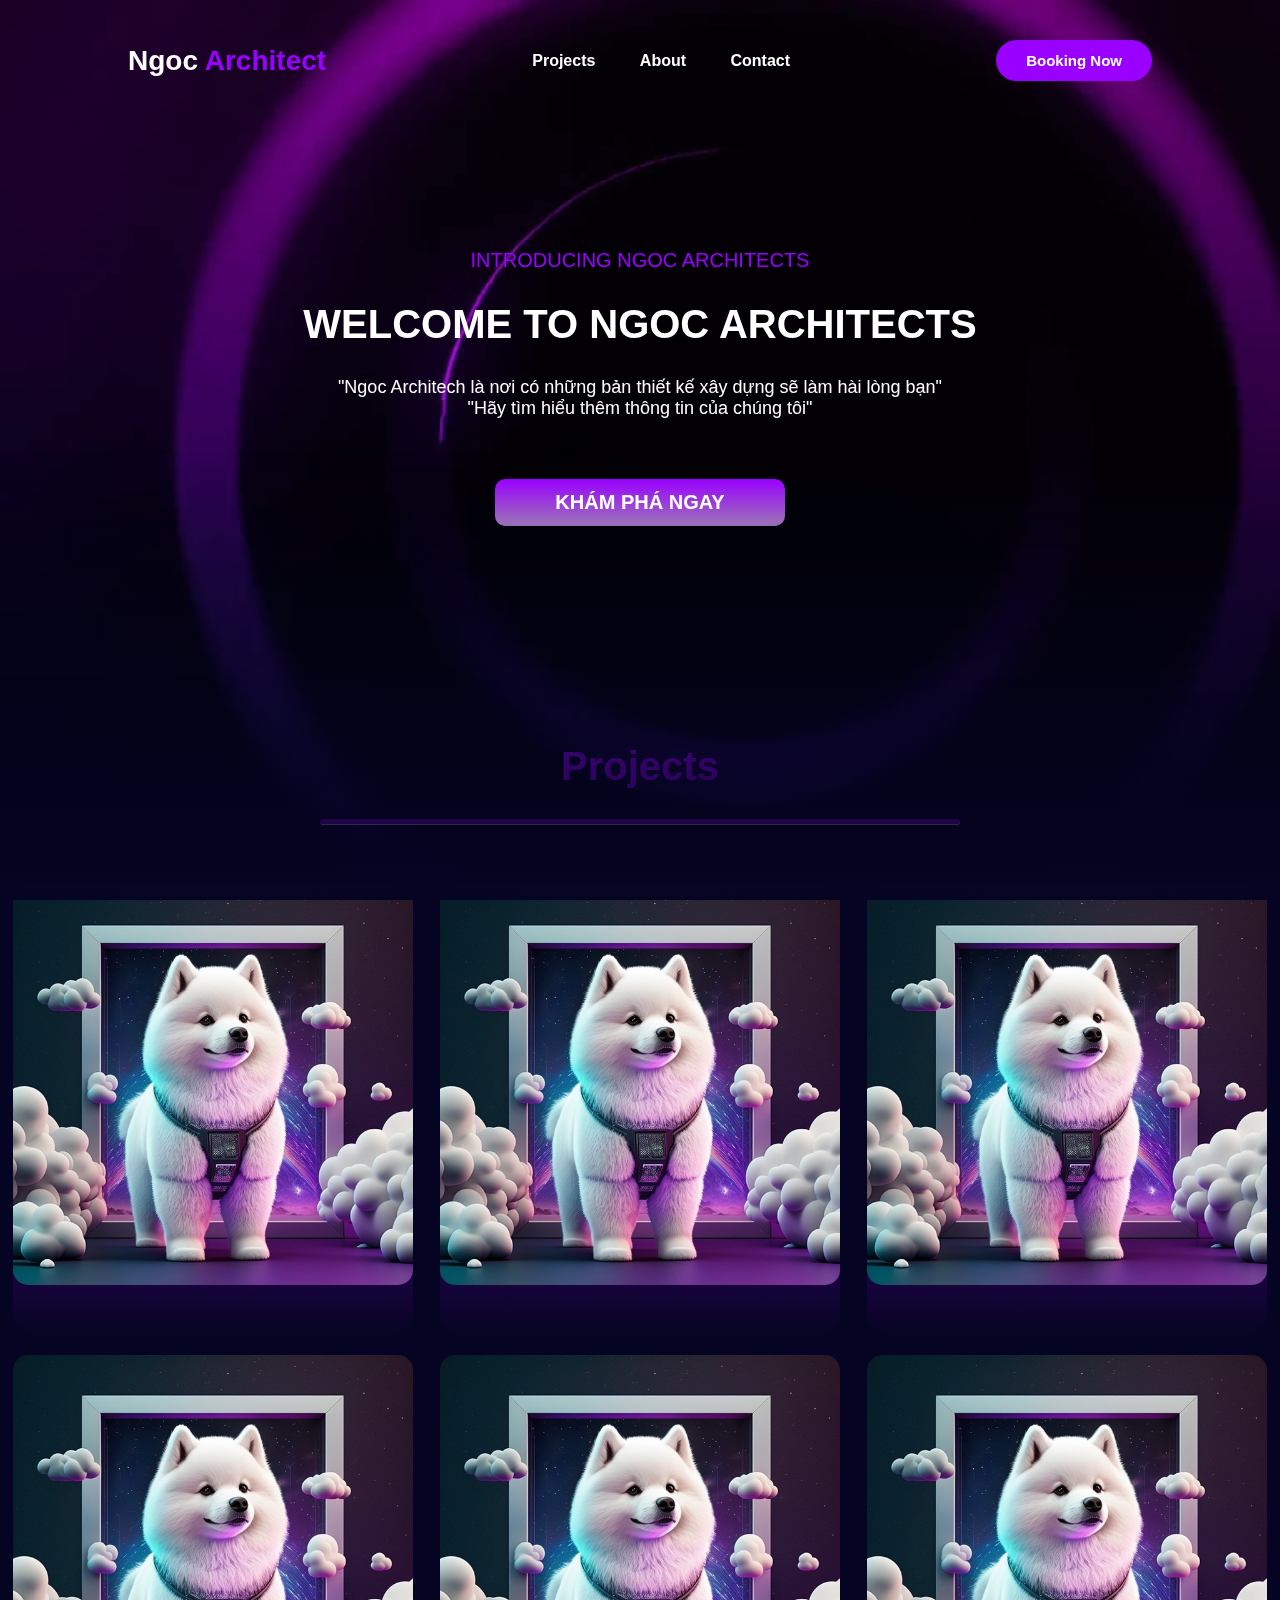
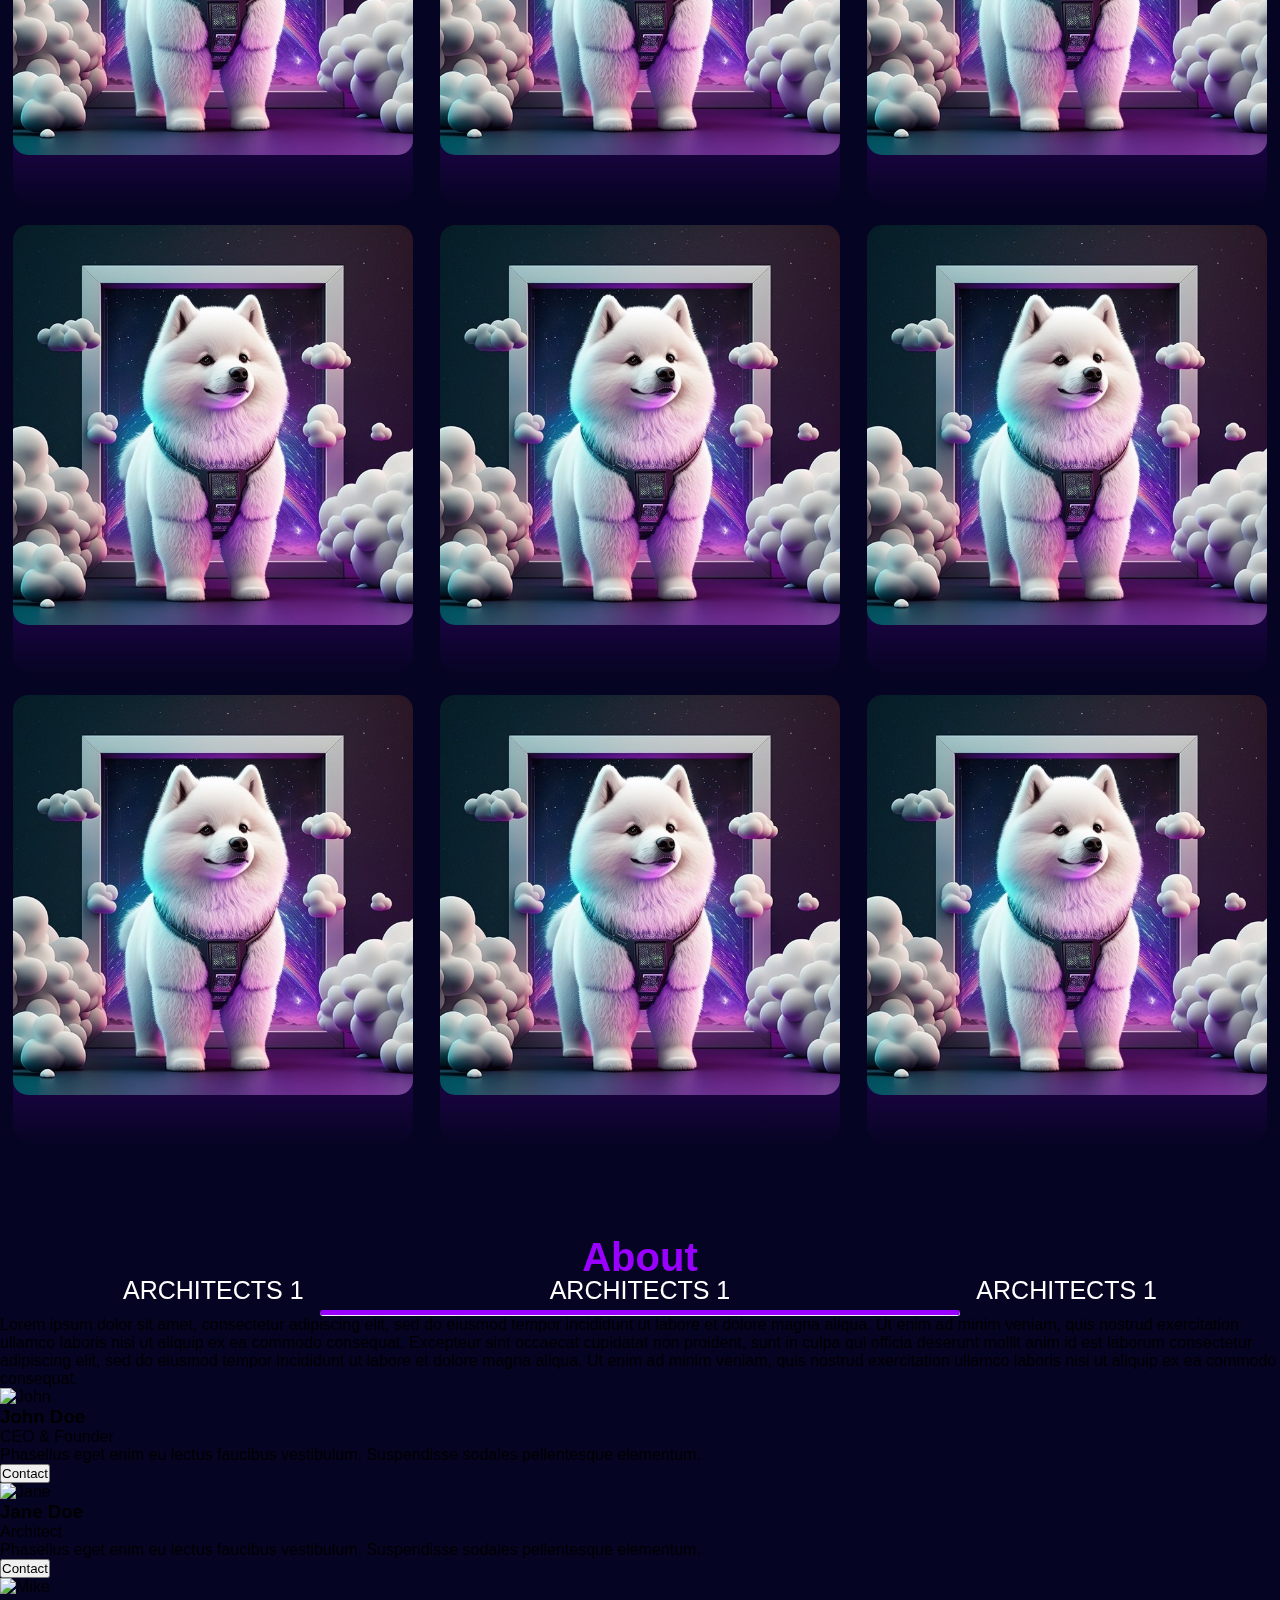
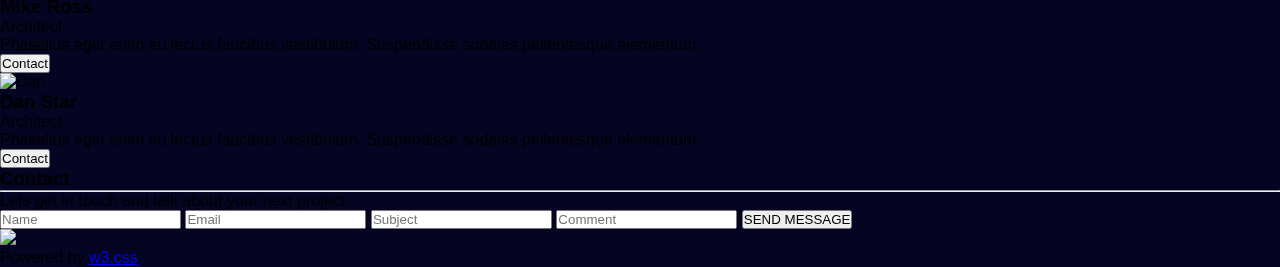
==== ngoc-architect-backup/index.html @ 22ebe93a "h" ====
<!DOCTYPE html>
<html>
  <head>
    <title>NGOC ARCHITECTS</title>
    <meta charset="UTF-8" />
    <meta name="viewport" content="width=device-width, initial-scale=1" />
    <!-- <link rel="stylesheet" href="https://www.w3schools.com/w3css/4/w3.css" /> -->
    <link rel="stylesheet" href="./css/styles.css">
  </head>
  <body>
    <div id="root">
        <!-- <noscipt>You need to enable JavaScript to run this app.</noscipt> -->
        <div id="app">
            <section class="section-top">
                <!-- Navbar (sit on top) -->
                <div class="header">
                    <nav>
                        <h2 class="logo">Ngoc <span>Architect</span></span></h2>
                        <ul class="header-middle">
                            <li><a href="#projects">Projects</a></li>
                            <li><a href="#about">About</a></li>
                            <li><a href="#contact">Contact</a></li>
                        </ul>
                        <button type="button">Booking Now</button>
                    </nav>
                </div>
                <div class="section-top-video">
                    <video autoplay loop muted plays-inline class="back-video">
                        <source src="./media/video/video-background.mp4" type="video/mp4">
                    </video>
                </div>
                <div class="section-top-wrapper">
                    <div class="container">
                        <div class="intro">
                            <div class="intro-left">
                                <span class="text-income">
                                    INTRODUCING NGOC ARCHITECTS
                                </span>
                                <h4 class="intro-title">
                                    WELCOME TO NGOC ARCHITECTS
                                </h4>
                                <p>
                                    "Ngoc Architech là nơi có những bản thiết kế xây dựng sẽ làm hài lòng bạn"
                                    <br>
                                    "Hãy tìm hiểu thêm thông tin của chúng tôi"
                                </p>
                                <button href="#" type="button">KHÁM PHÁ NGAY</button>
                            </div>
                            <div class="intro-right"></div>
                        </div>
                    </div>
                </div>

            </section>
            <!-- Page content -->
            <div class="content">
                <!-- Projects Section -->
                <h3 class="projects">
                    Projects
                </h3>
                <hr class="hr-line">
                <div class="projects-flex-container">
                    <div class="flex-box">
                        <img class="image" src="./media/image/content.jpg">
                        <div class="image-status"> ARCHITECTS 1</div>
                    </div>
                    <div class="flex-box">
                        <img class="image" src="./media/image/content.jpg">
                        <div class="image-status"> ARCHITECTS 1</div>
                    </div>
                    <div class="flex-box">
                        <img class="image" src="./media/image/content.jpg">
                        <div class="image-status"> ARCHITECTS 1</div>
                    </div>
                    <div class="flex-box">
                        <img class="image" src="./media/image/content.jpg">
                        <div class="image-status"> ARCHITECTS 1</div>
                    </div>
                    <div class="flex-box">
                        <img class="image" src="./media/image/content.jpg">
                        <div class="image-status"> ARCHITECTS 1</div>
                    </div>
                    <div class="flex-box">
                        <img class="image" src="./media/image/content.jpg">
                        <div class="image-status"> ARCHITECTS 1</div>
                    </div>                    <div class="flex-box">
                        <img class="image" src="./media/image/content.jpg">
                        <div class="image-status"> ARCHITECTS 1</div>
                    </div>
                    <div class="flex-box">
                        <img class="image" src="./media/image/content.jpg">
                        <div class="image-status"> ARCHITECTS 1</div>
                    </div>
                    <div class="flex-box">
                        <img class="image" src="./media/image/content.jpg">
                        <div class="image-status"> ARCHITECTS 1</div>
                    </div>                    <div class="flex-box">
                        <img class="image" src="./media/image/content.jpg">
                        <div class="image-status"> ARCHITECTS 1</div>
                    </div>
                    <div class="flex-box">
                        <img class="image" src="./media/image/content.jpg">
                        <div class="image-status"> ARCHITECTS 1</div>
                    </div>
                    <div class="flex-box">
                        <img class="image" src="./media/image/content.jpg">
                        <div class="image-status"> ARCHITECTS 1</div>
                    </div>


                </div>









                
                <!-- About Section -->
                <h3 class="about title">
                    About
                </h3>
                <hr class="hr-line">

                <p>
                    Lorem ipsum dolor sit amet, consectetur adipiscing elit, sed do
                    eiusmod tempor incididunt ut labore et dolore magna aliqua. Ut enim ad
                    minim veniam, quis nostrud exercitation ullamco laboris nisi ut
                    aliquip ex ea commodo consequat. Excepteur sint occaecat cupidatat non
                    proident, sunt in culpa qui officia deserunt mollit anim id est
                    laborum consectetur adipiscing elit, sed do eiusmod tempor incididunt
                    ut labore et dolore magna aliqua. Ut enim ad minim veniam, quis
                    nostrud exercitation ullamco laboris nisi ut aliquip ex ea commodo
                    consequat.
                </p>
                </div>
        
                <div class="w3-row-padding w3-grayscale">
                <div class="w3-col l3 m6 w3-margin-bottom">
                    <img
                    src="https://www.w3schools.com/w3images/team2.jpg"
                    alt="John"
                    style="width: 100%;"
                    />
                    <h3>John Doe</h3>
                    <p class="w3-opacity">CEO & Founder</p>
                    <p>
                    Phasellus eget enim eu lectus faucibus vestibulum. Suspendisse
                    sodales pellentesque elementum.
                    </p>
                    <p>
                    <button class="w3-button w3-light-grey w3-block">Contact</button>
                    </p>
                </div>
                <div class="w3-col l3 m6 w3-margin-bottom">
                    <img
                    src="https://www.w3schools.com/w3images/team1.jpg"
                    alt="Jane"
                    style="width: 100%;"
                    />
                    <h3>Jane Doe</h3>
                    <p class="w3-opacity">Architect</p>
                    <p>
                    Phasellus eget enim eu lectus faucibus vestibulum. Suspendisse
                    sodales pellentesque elementum.
                    </p>
                    <p>
                    <button class="w3-button w3-light-grey w3-block">Contact</button>
                    </p>
                </div>
                <div class="w3-col l3 m6 w3-margin-bottom">
                    <img
                    src="https://www.w3schools.com/w3images/team3.jpg"
                    alt="Mike"
                    style="width: 100%;"
                    />
                    <h3>Mike Ross</h3>
                    <p class="w3-opacity">Architect</p>
                    <p>
                    Phasellus eget enim eu lectus faucibus vestibulum. Suspendisse
                    sodales pellentesque elementum.
                    </p>
                    <p>
                    <button class="w3-button w3-light-grey w3-block">Contact</button>
                    </p>
                </div>
                <div class="w3-col l3 m6 w3-margin-bottom">
                    <img
                    src="https://www.w3schools.com/w3images/team4.jpg"
                    alt="Dan"
                    style="width: 100%;"
                    />
                    <h3>Dan Star</h3>
                    <p class="w3-opacity">Architect</p>
                    <p>
                    Phasellus eget enim eu lectus faucibus vestibulum. Suspendisse
                    sodales pellentesque elementum.
                    </p>
                    <p>
                    <button class="w3-button w3-light-grey w3-block">Contact</button>
                    </p>
                </div>
                </div>
        
                <!-- Contact Section -->
                <h3 class="contect title">
                    Contact
                </h3>
                <hr class="hr-line">

                <p>Lets get in touch and talk about your next project.</p>
                <form action="/action_page.php" target="_blank">
                    <input
                    class="w3-input w3-border"
                    type="text"
                    placeholder="Name"
                    required
                    name="Name"
                    />
                    <input
                    class="w3-input w3-section w3-border"
                    type="text"
                    placeholder="Email"
                    required
                    name="Email"
                    />
                    <input
                    class="w3-input w3-section w3-border"
                    type="text"
                    placeholder="Subject"
                    required
                    name="Subject"
                    />
                    <input
                    class="w3-input w3-section w3-border"
                    type="text"
                    placeholder="Comment"
                    required
                    name="Comment"
                    />
                    <button class="w3-button w3-black w3-section" type="submit">
                    <i class="fa fa-paper-plane"></i> SEND MESSAGE
                    </button>
                </form>
                </div>
        
                <!-- Image of location/map -->
                <div class="w3-container">
                <img
                    src="https://www.w3schools.com/w3images/map.jpg"
                    class="w3-image"
                    style="width: 100%;"
                />
                </div>
        
                <!-- End page content -->
            </div>
        
            <!-- Footer -->
            <footer class="w3-center w3-black w3-padding-16">
                <p>
                Powered by
                <a
                    href="https://www.w3schools.com/w3css/default.asp"
                    title="W3.CSS"
                    target="_blank"
                    class="w3-hover-text-green"
                    >w3.css</a
                >
                </p>
            </footer>
       </div> 
       <script href ="./js/style.js"></script>
    </div>
  </body>
</html>
---- ngoc-architect-backup/css/styles.css ----
/* Define standard variables and values for website */
* {
  margin: 0;
  padding: 0;
  box-sizing: border-box;
  font-family: "Poppins", sans-serif;
}

body {
  min-height: 100vh;
  overflow-x: hidden;
  background: #060423;
}

#root #app .section-top .header {
  height: 100%;
  width: 100%;
  background-size: cover;
  background-position: center;
}
#root #app .section-top .header nav {
  padding: 40px 10%;
  display: flex;
  align-items: center;
  justify-content: space-between;
}
#root #app .section-top .header nav .logo {
  color: white;
  font-size: 28px;
}
#root #app .section-top .header nav .logo span {
  color: #9900ff;
}
#root #app .section-top .header nav ul li {
  list-style-type: none;
  display: inline-block;
  padding: 10px 20px;
}
#root #app .section-top .header nav ul li a {
  color: white;
  text-decoration: none;
  font-weight: bold;
}
#root #app .section-top .header nav ul li a:hover {
  color: #9900ff;
  transition: 0.3s;
}
#root #app .section-top .header nav button {
  border: none;
  background: #9900ff;
  padding: 12px 30px;
  border-radius: 30px;
  color: white;
  font-weight: bold;
  font-size: 15px;
  transition: 0.4s;
}
#root #app .section-top .header nav button:hover {
  transform: scale(1.3);
}
#root #app .section-top .section-top-video {
  width: 100%;
  height: 100%;
}
#root #app .section-top .section-top-video .back-video {
  position: absolute;
  right: 0;
  bottom: 0;
  z-index: -1;
  -o-object-fit: cover;
     object-fit: cover;
  pointer-events: none;
}
#root #app .section-top .section-top-wrapper {
  margin: 10%;
  position: relative;
  z-index: 1;
}
#root #app .section-top .section-top-wrapper .container .intro .intro-left {
  max-width: 1000px;
  margin: 0 auto;
  text-align: center;
}
#root #app .section-top .section-top-wrapper .container .intro .intro-left span {
  border: none;
  padding: 12px 30px;
  color: #9900ff;
  font-weight: lighter;
  font-size: 20px;
}
#root #app .section-top .section-top-wrapper .container .intro .intro-left .intro-title {
  border: none;
  padding: 30px 30px;
  color: #fff;
  font-weight: bolder;
  font-size: 40px;
}
#root #app .section-top .section-top-wrapper .container .intro .intro-left p {
  border: none;
  color: #fff;
  font-weight: lighter;
  font-size: 18px;
}
#root #app .section-top .section-top-wrapper .container .intro .intro-left button {
  margin: 60px;
  border: none;
  background: linear-gradient(#9900ff, #9b6bbb 90%);
  padding: 12px 60px;
  border-radius: 10px;
  color: white;
  font-weight: bold;
  font-size: 20px;
  transition: 0.4s;
}
#root #app .section-top .section-top-wrapper .container .intro .intro-left button:hover {
  transform: scale(1.3);
}
#root #app .section-top .section-top-wrapper .container .intro .intro-right {
  display: none;
}
#root #app .section-top::before {
  content: "";
  position: absolute;
  bottom: 0;
  width: 100%;
  height: 50%;
  background: linear-gradient(to top, #060423, transparent);
  z-index: 1;
}
#root #app .content h3 {
  border: none;
  padding: 30px 30px;
  color: #9900ff;
  font-weight: bolder;
  font-size: 40px;
  text-align: center;
}
#root #app .content .hr-line {
  margin: auto;
  width: 50%;
  border-top: 5px solid #9900ff;
  border-radius: 10px;
}
#root #app .content .projects-flex-container {
  margin: 50px auto;
  display: flex;
  width: 100%;
  height: auto;
  flex-direction: row;
  flex-wrap: wrap;
  justify-content: space-around;
}
#root #app .content .projects-flex-container .flex-box {
  margin: 10px;
  width: 400px;
  height: 450px;
  background: linear-gradient(#9900ff, #060423);
  line-height: 200px;
  border-radius: 20px;
}
#root #app .content .projects-flex-container .flex-box .image {
  width: 400px;
  height: auto;
  border-radius: 15px;
}
#root #app .content .projects-flex-container .flex-box .image-status {
  text-align: center;
  color: white;
  font-size: 25px;
}

@media (min-aspect-ratio: 16/9) {
  .back-video {
    width: 100%;
    height: auto;
  }
}
@media (max-aspect-ratio: 16/9) {
  .back-video {
    width: auto;
    height: 100%;
  }
}/*# sourceMappingURL=styles.css.map */
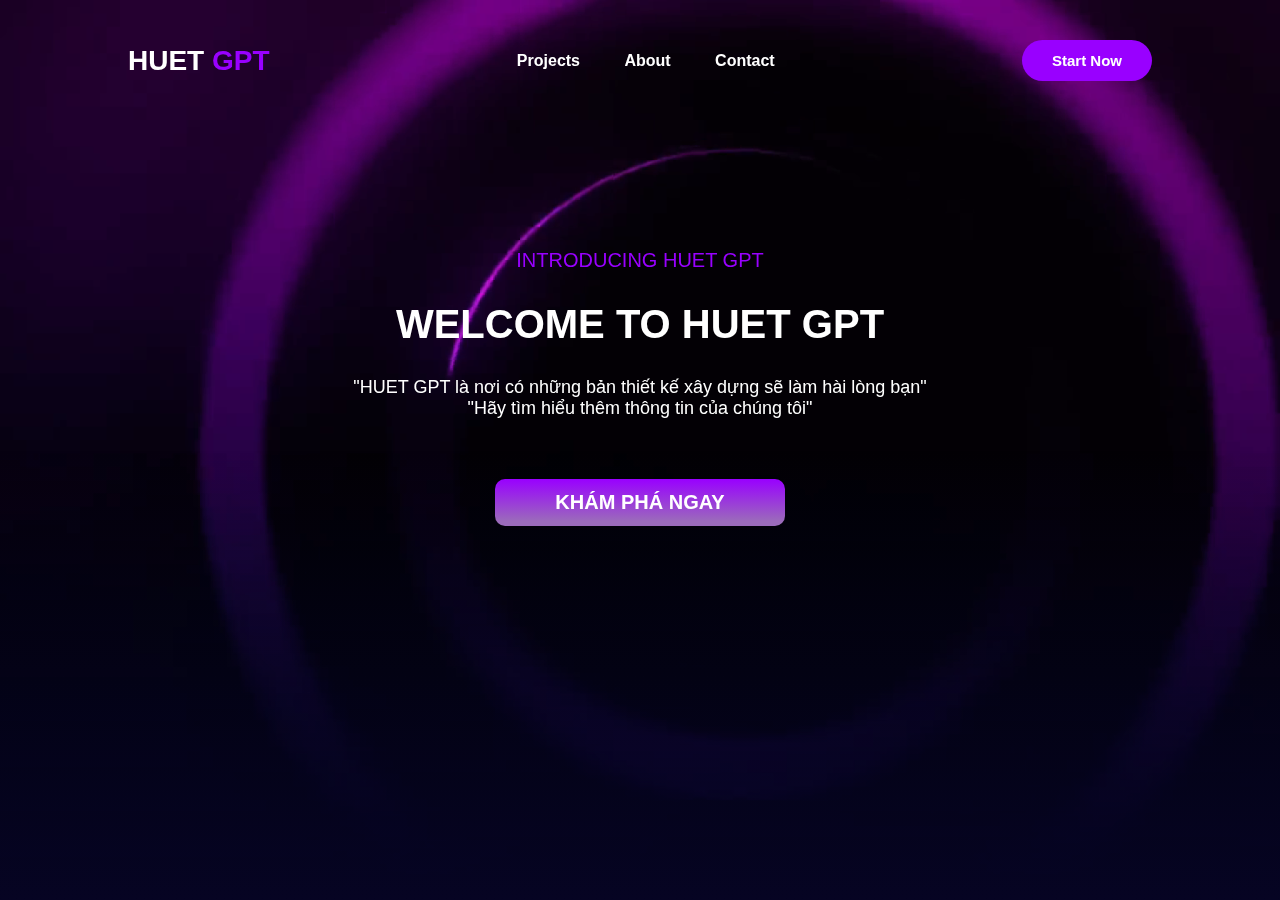
==== commit 91f548a8: "Update index.html" ====
--- a/ngoc-architect-backup/index.html
+++ b/ngoc-architect-backup/index.html
@@ -1,7 +1,7 @@
 <!DOCTYPE html>
 <html>
   <head>
-    <title>NGOC ARCHITECTS</title>
+    <title>HUET GPT</title>
     <meta charset="UTF-8" />
     <meta name="viewport" content="width=device-width, initial-scale=1" />
     <!-- <link rel="stylesheet" href="https://www.w3schools.com/w3css/4/w3.css" /> -->
@@ -15,13 +15,13 @@
                 <!-- Navbar (sit on top) -->
                 <div class="header">
                     <nav>
-                        <h2 class="logo">Ngoc <span>Architect</span></span></h2>
+                        <h2 class="logo">HUET <span>GPT</span></span></h2>
                         <ul class="header-middle">
                             <li><a href="#projects">Projects</a></li>
                             <li><a href="#about">About</a></li>
                             <li><a href="#contact">Contact</a></li>
                         </ul>
-                        <button type="button">Booking Now</button>
+                        <button type="button">Start Now</button>
                     </nav>
                 </div>
                 <div class="section-top-video">
@@ -34,13 +34,13 @@
                         <div class="intro">
                             <div class="intro-left">
                                 <span class="text-income">
-                                    INTRODUCING NGOC ARCHITECTS
+                                    INTRODUCING HUET GPT
                                 </span>
                                 <h4 class="intro-title">
-                                    WELCOME TO NGOC ARCHITECTS
+                                    WELCOME TO HUET GPT
                                 </h4>
                                 <p>
-                                    "Ngoc Architech là nơi có những bản thiết kế xây dựng sẽ làm hài lòng bạn"
+                                    "HUET GPT là nơi có những bản thiết kế xây dựng sẽ làm hài lòng bạn"
                                     <br>
                                     "Hãy tìm hiểu thêm thông tin của chúng tôi"
                                 </p>
@@ -50,229 +50,7 @@
                         </div>
                     </div>
                 </div>
-
             </section>
-            <!-- Page content -->
-            <div class="content">
-                <!-- Projects Section -->
-                <h3 class="projects">
-                    Projects
-                </h3>
-                <hr class="hr-line">
-                <div class="projects-flex-container">
-                    <div class="flex-box">
-                        <img class="image" src="./media/image/content.jpg">
-                        <div class="image-status"> ARCHITECTS 1</div>
-                    </div>
-                    <div class="flex-box">
-                        <img class="image" src="./media/image/content.jpg">
-                        <div class="image-status"> ARCHITECTS 1</div>
-                    </div>
-                    <div class="flex-box">
-                        <img class="image" src="./media/image/content.jpg">
-                        <div class="image-status"> ARCHITECTS 1</div>
-                    </div>
-                    <div class="flex-box">
-                        <img class="image" src="./media/image/content.jpg">
-                        <div class="image-status"> ARCHITECTS 1</div>
-                    </div>
-                    <div class="flex-box">
-                        <img class="image" src="./media/image/content.jpg">
-                        <div class="image-status"> ARCHITECTS 1</div>
-                    </div>
-                    <div class="flex-box">
-                        <img class="image" src="./media/image/content.jpg">
-                        <div class="image-status"> ARCHITECTS 1</div>
-                    </div>                    <div class="flex-box">
-                        <img class="image" src="./media/image/content.jpg">
-                        <div class="image-status"> ARCHITECTS 1</div>
-                    </div>
-                    <div class="flex-box">
-                        <img class="image" src="./media/image/content.jpg">
-                        <div class="image-status"> ARCHITECTS 1</div>
-                    </div>
-                    <div class="flex-box">
-                        <img class="image" src="./media/image/content.jpg">
-                        <div class="image-status"> ARCHITECTS 1</div>
-                    </div>                    <div class="flex-box">
-                        <img class="image" src="./media/image/content.jpg">
-                        <div class="image-status"> ARCHITECTS 1</div>
-                    </div>
-                    <div class="flex-box">
-                        <img class="image" src="./media/image/content.jpg">
-                        <div class="image-status"> ARCHITECTS 1</div>
-                    </div>
-                    <div class="flex-box">
-                        <img class="image" src="./media/image/content.jpg">
-                        <div class="image-status"> ARCHITECTS 1</div>
-                    </div>
-
-
-                </div>
-
-
-
-
-
-
-
-
-
-                
-                <!-- About Section -->
-                <h3 class="about title">
-                    About
-                </h3>
-                <hr class="hr-line">
-
-                <p>
-                    Lorem ipsum dolor sit amet, consectetur adipiscing elit, sed do
-                    eiusmod tempor incididunt ut labore et dolore magna aliqua. Ut enim ad
-                    minim veniam, quis nostrud exercitation ullamco laboris nisi ut
-                    aliquip ex ea commodo consequat. Excepteur sint occaecat cupidatat non
-                    proident, sunt in culpa qui officia deserunt mollit anim id est
-                    laborum consectetur adipiscing elit, sed do eiusmod tempor incididunt
-                    ut labore et dolore magna aliqua. Ut enim ad minim veniam, quis
-                    nostrud exercitation ullamco laboris nisi ut aliquip ex ea commodo
-                    consequat.
-                </p>
-                </div>
-        
-                <div class="w3-row-padding w3-grayscale">
-                <div class="w3-col l3 m6 w3-margin-bottom">
-                    <img
-                    src="https://www.w3schools.com/w3images/team2.jpg"
-                    alt="John"
-                    style="width: 100%;"
-                    />
-                    <h3>John Doe</h3>
-                    <p class="w3-opacity">CEO & Founder</p>
-                    <p>
-                    Phasellus eget enim eu lectus faucibus vestibulum. Suspendisse
-                    sodales pellentesque elementum.
-                    </p>
-                    <p>
-                    <button class="w3-button w3-light-grey w3-block">Contact</button>
-                    </p>
-                </div>
-                <div class="w3-col l3 m6 w3-margin-bottom">
-                    <img
-                    src="https://www.w3schools.com/w3images/team1.jpg"
-                    alt="Jane"
-                    style="width: 100%;"
-                    />
-                    <h3>Jane Doe</h3>
-                    <p class="w3-opacity">Architect</p>
-                    <p>
-                    Phasellus eget enim eu lectus faucibus vestibulum. Suspendisse
-                    sodales pellentesque elementum.
-                    </p>
-                    <p>
-                    <button class="w3-button w3-light-grey w3-block">Contact</button>
-                    </p>
-                </div>
-                <div class="w3-col l3 m6 w3-margin-bottom">
-                    <img
-                    src="https://www.w3schools.com/w3images/team3.jpg"
-                    alt="Mike"
-                    style="width: 100%;"
-                    />
-                    <h3>Mike Ross</h3>
-                    <p class="w3-opacity">Architect</p>
-                    <p>
-                    Phasellus eget enim eu lectus faucibus vestibulum. Suspendisse
-                    sodales pellentesque elementum.
-                    </p>
-                    <p>
-                    <button class="w3-button w3-light-grey w3-block">Contact</button>
-                    </p>
-                </div>
-                <div class="w3-col l3 m6 w3-margin-bottom">
-                    <img
-                    src="https://www.w3schools.com/w3images/team4.jpg"
-                    alt="Dan"
-                    style="width: 100%;"
-                    />
-                    <h3>Dan Star</h3>
-                    <p class="w3-opacity">Architect</p>
-                    <p>
-                    Phasellus eget enim eu lectus faucibus vestibulum. Suspendisse
-                    sodales pellentesque elementum.
-                    </p>
-                    <p>
-                    <button class="w3-button w3-light-grey w3-block">Contact</button>
-                    </p>
-                </div>
-                </div>
-        
-                <!-- Contact Section -->
-                <h3 class="contect title">
-                    Contact
-                </h3>
-                <hr class="hr-line">
-
-                <p>Lets get in touch and talk about your next project.</p>
-                <form action="/action_page.php" target="_blank">
-                    <input
-                    class="w3-input w3-border"
-                    type="text"
-                    placeholder="Name"
-                    required
-                    name="Name"
-                    />
-                    <input
-                    class="w3-input w3-section w3-border"
-                    type="text"
-                    placeholder="Email"
-                    required
-                    name="Email"
-                    />
-                    <input
-                    class="w3-input w3-section w3-border"
-                    type="text"
-                    placeholder="Subject"
-                    required
-                    name="Subject"
-                    />
-                    <input
-                    class="w3-input w3-section w3-border"
-                    type="text"
-                    placeholder="Comment"
-                    required
-                    name="Comment"
-                    />
-                    <button class="w3-button w3-black w3-section" type="submit">
-                    <i class="fa fa-paper-plane"></i> SEND MESSAGE
-                    </button>
-                </form>
-                </div>
-        
-                <!-- Image of location/map -->
-                <div class="w3-container">
-                <img
-                    src="https://www.w3schools.com/w3images/map.jpg"
-                    class="w3-image"
-                    style="width: 100%;"
-                />
-                </div>
-        
-                <!-- End page content -->
-            </div>
-        
-            <!-- Footer -->
-            <footer class="w3-center w3-black w3-padding-16">
-                <p>
-                Powered by
-                <a
-                    href="https://www.w3schools.com/w3css/default.asp"
-                    title="W3.CSS"
-                    target="_blank"
-                    class="w3-hover-text-green"
-                    >w3.css</a
-                >
-                </p>
-            </footer>
-       </div> 
        <script href ="./js/style.js"></script>
     </div>
   </body>
